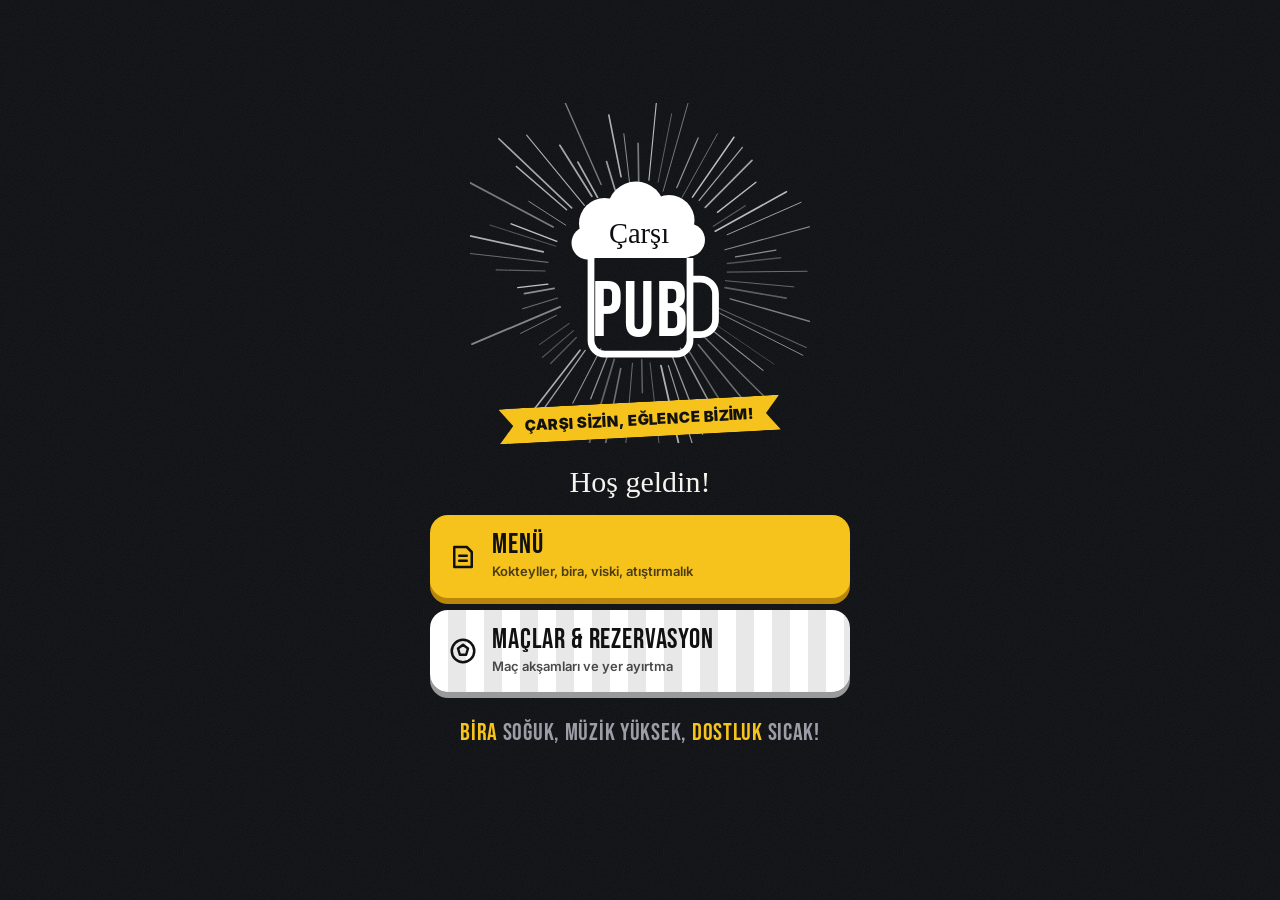
==== index.html @ fe403c8c "feat: add Çarşı Pub QR menu with matches and reservation" ====
<!doctype html>
<html lang="tr">
<head>
<meta charset="utf-8">
<meta name="viewport" content="width=device-width, initial-scale=1, viewport-fit=cover">
<title>Çarşı Pub</title>
<meta name="description" content="Çarşı Pub: menü, signature kokteyller, maç akşamları ve rezervasyon. Çarşı sizin, eğlence bizim!">
<meta name="theme-color" content="#0d0e12">
<link rel="icon" href="assets/img/favicon.svg" type="image/svg+xml">
<link rel="preconnect" href="https://fonts.googleapis.com">
<link rel="preconnect" href="https://fonts.gstatic.com" crossorigin>
<link rel="stylesheet" href="https://fonts.googleapis.com/css2?family=Bebas+Neue&family=Inter:wght@400;500;600;700;800;900&family=Permanent+Marker&display=swap">
<link rel="stylesheet" href="assets/css/style.css?v=4">
<script type="module" src="assets/js/app.js?v=4"></script>
</head>
<body>

<!-- ========== 1. Welcome (QR lands here) ========== -->
<section class="view home" data-view="home">
  <div class="logo-wrap">
    <img class="rays" src="assets/img/rays.svg" alt="" aria-hidden="true">
    <!-- Drawn after the printed menu's mug logo; swap for the original file when available -->
    <svg class="logo" viewBox="0 0 220 250" role="img" aria-label="Çarşı Pub">
      <g fill="#fff">
        <circle cx="62" cy="58" r="34"/><circle cx="104" cy="40" r="38"/><circle cx="148" cy="54" r="34"/><circle cx="174" cy="80" r="22"/><circle cx="40" cy="84" r="22"/>
        <rect x="40" y="62" width="140" height="42" rx="10"/>
      </g>
      <text x="108" y="84" text-anchor="middle" font-family="Permanent Marker, cursive" font-size="38" fill="#0d0e12">Çarşı</text>
      <path d="M44 104 V214 a18 18 0 0 0 18 18 H158 a18 18 0 0 0 18 -18 V104" fill="none" stroke="#fff" stroke-width="9" stroke-linejoin="round"/>
      <path d="M176 132 h14 a20 20 0 0 1 20 20 v34 a20 20 0 0 1 -20 20 h-14" fill="none" stroke="#fff" stroke-width="9"/>
      <text x="110" y="208" text-anchor="middle" font-family="Bebas Neue, Arial Narrow, sans-serif" font-size="104" fill="#fff" letter-spacing="2">PUB</text>
    </svg>
  </div>
  <p class="ribbon">Çarşı sizin, eğlence bizim!</p>
  <p class="welcome">Hoş geldin!</p>

  <div class="home-actions">
    <a class="big-btn menu-btn" href="#menu">
      <svg viewBox="0 0 24 24" aria-hidden="true"><path d="M5 4h10l4 4v12H5z"/><path d="M9 11h6M9 15h6"/></svg>
      <span><b>Menü</b><small>Kokteyller, bira, viski, atıştırmalık</small></span>
    </a>
    <a class="big-btn match-btn" href="#mac">
      <svg viewBox="0 0 24 24" aria-hidden="true"><circle cx="12" cy="12" r="9"/><path d="M12 7l4 3-1.5 5h-5L8 10z"/></svg>
      <span><b>Maçlar &amp; Rezervasyon</b><small id="home-next">Maç akşamları ve yer ayırtma</small></span>
    </a>
  </div>

  <p class="motto"><b>Bira</b> soğuk, müzik yüksek, <b>dostluk</b> sıcak!</p>
</section>

<!-- ========== 2. Menu ========== -->
<section class="view" data-view="menu" hidden>
  <header class="bar">
    <a class="back" href="#" aria-label="Ana sayfa">‹</a>
    <h1>Menü</h1>
    <a class="bar-link" href="#mac">Maçlar</a>
  </header>
  <nav class="tabs" id="tabs" role="tablist" aria-label="Menü bölümleri"></nav>
  <main class="wrap" id="panels"></main>
  <footer class="foot">
    <p>Fiyatlarımıza KDV ve vergiler dahildir. Fiyat değişim tarihi <span id="updated"></span>.</p>
    <p>18 yaşından küçüklere alkollü içki satılmaz.</p>
  </footer>
</section>

<!-- ========== 3. Matches & reservation ========== -->
<section class="view" data-view="mac" hidden>
  <header class="bar">
    <a class="back" href="#" aria-label="Ana sayfa">‹</a>
    <h1>Maçlar</h1>
    <a class="bar-link" href="#menu">Menü</a>
  </header>
  <main class="wrap">
    <div class="next" id="next"></div>

    <section class="block" id="fixtures-block">
      <h2>Fikstür</h2>
      <ul class="fixtures" id="fixtures"></ul>
    </section>

    <section class="block reserve" aria-labelledby="res-title">
      <h2 id="res-title">Rezervasyon</h2>
      <p class="muted">Maç akşamları yerler çabuk doluyor. Arayın ya da WhatsApp'tan yazın.</p>
      <form id="res-form">
        <label>Hangi akşam?<select id="res-match"></select></label>
        <div class="two">
          <label>Kaç kişi?<input id="res-people" type="number" min="1" max="30" value="4" inputmode="numeric"></label>
          <label>İsim<input id="res-name" type="text" autocomplete="given-name" placeholder="Adın"></label>
        </div>
        <button class="big-btn wa" type="submit">
          <svg viewBox="0 0 24 24" aria-hidden="true"><path d="M4 20l1.3-3.9A8 8 0 1 1 8 19z"/></svg>
          <span><b>WhatsApp'tan yer ayırt</b></span>
        </button>
      </form>
      <a class="big-btn call" id="call" href="#">
        <svg viewBox="0 0 24 24" aria-hidden="true"><path d="M6.6 10.8a15 15 0 0 0 6.6 6.6l2.2-2.2a1 1 0 0 1 1-.25 11.4 11.4 0 0 0 3.6.57 1 1 0 0 1 1 1V20a1 1 0 0 1-1 1A17 17 0 0 1 3 4a1 1 0 0 1 1-1h3.5a1 1 0 0 1 1 1c0 1.25.2 2.46.57 3.6a1 1 0 0 1-.25 1z"/></svg>
        <span><b>Hemen ara</b></span>
      </a>
      <p class="pending" id="pending" hidden>Telefon numarası eklenince bu butonlar çalışacak.</p>
    </section>
  </main>
</section>

<dialog class="viewer" id="viewer" aria-label="Kokteyl">
  <img alt="">
  <button type="button" class="x" id="viewer-close" aria-label="Kapat">✕</button>
</dialog>

<dialog class="quiz" id="quiz" aria-labelledby="quiz-title">
  <button type="button" class="x" id="quiz-close" aria-label="Kapat">✕</button>
  <p class="quiz-step" id="quiz-step"></p>
  <h2 id="quiz-title">Ne içsem?</h2>
  <div id="quiz-body"></div>
</dialog>

</body>
</html>
---- assets/css/style.css ----
/* Look follows the printed menu: dark chalkboard, white mug logo, yellow ribbon, red section titles */
:root {
  --bg: #0d0e12;
  --board: #16181d;
  --board-2: #1d2026;
  --line: rgba(255, 255, 255, 0.1);
  --text: #f5f3ee;
  --muted: #9b9ea6;
  --red: #ee3b43;
  --yellow: #f6c21c;
  --wa: #25d366;
  --display: "Bebas Neue", "Arial Narrow", sans-serif;
  --body: "Inter", system-ui, -apple-system, sans-serif;
  --hand: "Permanent Marker", cursive;
  --chalk: url("data:image/svg+xml,%3Csvg xmlns='http://www.w3.org/2000/svg' width='240' height='240'%3E%3Cfilter id='n'%3E%3CfeTurbulence type='fractalNoise' baseFrequency='.85' numOctaves='3' stitchTiles='stitch'/%3E%3CfeColorMatrix values='0 0 0 0 1 0 0 0 0 1 0 0 0 0 1 0 0 0 .06 0'/%3E%3C/filter%3E%3Crect width='100%25' height='100%25' filter='url(%23n)'/%3E%3C/svg%3E");
}
*, *::before, *::after { box-sizing: border-box; }
html { -webkit-text-size-adjust: 100%; }
body { margin: 0; background: var(--bg) var(--chalk); color: var(--text); font: 400 15px/1.5 var(--body); -webkit-font-smoothing: antialiased; }
button, input, select { font: inherit; color: inherit; }
a { color: inherit; text-decoration: none; }
.wrap { max-width: 640px; margin: 0 auto; padding: 0 16px; }
.view[hidden] { display: none; }
.muted { color: var(--muted); }

/* ---------- Welcome ---------- */
.home { min-height: 100svh; display: flex; flex-direction: column; align-items: center; justify-content: center; text-align: center; padding: 28px 16px 34px; overflow: hidden; }
.logo-wrap { position: relative; width: min(250px, 64vw); aspect-ratio: 1; display: grid; place-items: center; }
.rays { position: absolute; inset: -18%; width: 136%; height: 136%; animation: spin 120s linear infinite; }
@keyframes spin { to { transform: rotate(360deg); } }
.logo { position: relative; width: 66%; }
.ribbon {
  display: inline-block; margin: 4px 0 0; padding: 9px 26px 8px; background: var(--yellow); color: #111;
  font: 900 15px/1.2 var(--body); letter-spacing: 0.03em; text-transform: uppercase; transform: rotate(-3deg);
  clip-path: polygon(0 0, 100% 0, 95% 50%, 100% 100%, 0 100%, 5% 50%); box-shadow: 0 6px 0 #b8860b;
}
.welcome { font: 400 30px/1 var(--hand); margin: 30px 0 18px; }
.home-actions { width: 100%; max-width: 420px; display: grid; gap: 12px; }
.motto { margin: 28px 0 0; font: 400 24px/1.05 var(--display); letter-spacing: 0.03em; text-transform: uppercase; color: var(--muted); }
.motto b { font-weight: 400; color: var(--yellow); }

/* Big tap targets */
.big-btn { display: flex; align-items: center; gap: 14px; width: 100%; padding: 16px 18px; border-radius: 18px; border: 0; text-align: left; cursor: pointer; }
.big-btn svg { width: 30px; height: 30px; flex: none; fill: none; stroke: currentColor; stroke-width: 2; stroke-linecap: round; stroke-linejoin: round; }
.big-btn b { display: block; font: 400 28px/1 var(--display); letter-spacing: 0.03em; }
.big-btn small { display: block; font-size: 13px; font-weight: 600; opacity: 0.75; margin-top: 3px; }
.menu-btn { background: var(--yellow); color: #111; box-shadow: 0 6px 0 #b8860b; }
.match-btn { color: #111; background: repeating-linear-gradient(90deg, #fff 0 18px, #e8e8e8 18px 36px); box-shadow: 0 6px 0 #9a9a9a; }
.big-btn:active { transform: translateY(3px); box-shadow: none; }

/* ---------- Sub-page top bar ---------- */
.bar { position: sticky; top: 0; z-index: 11; display: grid; grid-template-columns: 48px 1fr auto; align-items: center; padding: 6px 12px 6px 4px; background: rgba(13, 14, 18, 0.97); border-bottom: 1px solid var(--line); }
.bar h1 { margin: 0; font: 400 28px/1 var(--display); letter-spacing: 0.04em; }
.back { width: 44px; height: 44px; display: grid; place-items: center; font-size: 34px; line-height: 1; }
.bar-link { font-size: 13px; font-weight: 700; color: var(--yellow); padding: 8px 4px; }

/* ---------- Menu ---------- */
.tabs { position: sticky; top: 57px; z-index: 10; display: flex; gap: 8px; overflow-x: auto; scrollbar-width: none; padding: 10px 16px; background: rgba(13, 14, 18, 0.97); border-bottom: 1px solid var(--line); }
.tabs::-webkit-scrollbar { display: none; }
.tabs button { flex: none; padding: 9px 15px; border-radius: 999px; border: 1px solid var(--line); background: var(--board); color: var(--muted); font-weight: 700; font-size: 14px; white-space: nowrap; cursor: pointer; }
.tabs button[aria-selected="true"] { background: var(--yellow); color: #111; border-color: var(--yellow); }
.panel[hidden] { display: none; }
.panel-note { color: var(--muted); font-size: 13px; margin: 16px 0 0; }
.sec { margin-top: 24px; }
.sec h2 { font: 800 14px/1.2 var(--body); letter-spacing: 0.07em; text-transform: uppercase; color: var(--red); margin: 0 0 6px; }
.rows { list-style: none; margin: 0; padding: 0; }
.rows li { display: flex; align-items: baseline; gap: 8px; padding: 10px 0; border-bottom: 1px solid var(--line); }
.rows .name { font-weight: 700; text-transform: uppercase; font-size: 14.5px; letter-spacing: 0.01em; }
.rows .kcal { color: var(--muted); font-size: 11px; white-space: nowrap; }
.rows .dots { flex: 1; }
.price { font-weight: 800; white-space: nowrap; font-variant-numeric: tabular-nums; }
.price small { color: var(--yellow); margin-left: 2px; }

/* Signature cards */
.quiz-cta { display: flex; align-items: center; justify-content: space-between; gap: 12px; width: 100%; margin-top: 18px; padding: 12px 16px; border-radius: 14px; border: 1px dashed rgba(246, 194, 28, 0.6); background: rgba(246, 194, 28, 0.06); color: var(--yellow); font-weight: 700; cursor: pointer; text-align: left; }
.sig { display: grid; grid-template-columns: 104px 1fr; gap: 14px; padding: 14px 0; border-bottom: 1px solid var(--line); scroll-margin-top: 130px; }
.sig.hl { animation: hl 2.4s ease-out; border-radius: 14px; }
@keyframes hl { 0%, 40% { background: rgba(246, 194, 28, 0.16); box-shadow: 0 0 0 8px rgba(246, 194, 28, 0.16); } }
.sig-img { padding: 0; border: 0; background: none; cursor: zoom-in; position: relative; }
.sig-img img { display: block; width: 104px; aspect-ratio: 3 / 4; object-fit: cover; object-position: center 85%; border-radius: 12px; border: 1px solid var(--line); }
.sig-img::after { content: "⤢"; position: absolute; right: 6px; bottom: 6px; width: 22px; height: 22px; border-radius: 50%; background: rgba(0, 0, 0, 0.65); display: grid; place-items: center; font-size: 12px; }
.sig-top { display: flex; justify-content: space-between; align-items: baseline; gap: 8px; }
.sig h3 { margin: 0; font: 400 26px/1 var(--hand); }
.sig p { margin: 6px 0 8px; color: #c9c6be; font-size: 14px; line-height: 1.45; }
.chips { display: flex; flex-wrap: wrap; gap: 6px; }
.chips span { font-size: 11.5px; font-weight: 700; padding: 3px 8px; border-radius: 999px; background: var(--board-2); color: var(--muted); }
.chips span b { color: var(--text); }

/* ---------- Matches ---------- */
.next { margin-top: 18px; padding: 22px 18px; border-radius: 18px; color: #111; text-align: center; background: repeating-linear-gradient(90deg, #fff 0 20px, #e8e8e8 20px 40px); }
.next .tag { display: inline-block; font: 400 14px/1 var(--display); letter-spacing: 0.08em; background: #111; color: #fff; padding: 6px 10px 4px; border-radius: 6px; }
.next .teams { font: 400 40px/0.95 var(--display); letter-spacing: 0.02em; margin: 12px 0 6px; }
.next .when { font-weight: 800; }
.next .comp { font-size: 13px; color: #555; margin-top: 2px; }
.next.empty .teams { font-size: 28px; }
.block { margin-top: 28px; }
.block h2 { font: 800 14px/1.2 var(--body); letter-spacing: 0.07em; text-transform: uppercase; color: var(--red); margin: 0 0 6px; }
.fixtures { list-style: none; margin: 0; padding: 0; }
.fixtures li { display: grid; grid-template-columns: 1fr auto; gap: 2px 10px; padding: 12px 0; border-bottom: 1px solid var(--line); }
.fixtures b { font: 400 22px/1 var(--display); letter-spacing: 0.02em; }
.fixtures span { color: var(--muted); font-size: 13px; }
.fixtures em { grid-row: 1 / span 2; grid-column: 2; align-self: center; font-style: normal; font-weight: 800; font-size: 13px; color: var(--yellow); text-align: right; }
.reserve { padding: 18px; border-radius: 18px; background: var(--board); border: 1px solid var(--line); margin-bottom: 40px; }
.reserve form { display: grid; gap: 12px; margin: 14px 0 12px; }
.reserve label { display: grid; gap: 6px; font-size: 13px; font-weight: 700; color: var(--muted); }
.reserve input, .reserve select { width: 100%; padding: 13px 14px; border-radius: 12px; border: 1px solid var(--line); background: var(--bg); font-size: 16px; }
.two { display: grid; grid-template-columns: 1fr 1.6fr; gap: 10px; }
.big-btn.wa { background: var(--wa); color: #06210f; }
.big-btn.call { background: var(--board-2); border: 1px solid var(--line); }
.big-btn.wa b, .big-btn.call b { font-size: 24px; }
.pending { margin: 10px 0 0; font-size: 13px; color: var(--yellow); }

/* Footer */
.foot { text-align: center; color: var(--muted); font-size: 12px; padding: 30px 16px 40px; margin-top: 30px; border-top: 1px solid var(--line); }
.foot p { margin: 4px 0; }

/* ---------- Dialogs ---------- */
.x { position: absolute; top: 10px; right: 10px; width: 42px; height: 42px; border-radius: 50%; border: 0; background: rgba(0, 0, 0, 0.6); color: #fff; font-size: 18px; cursor: pointer; z-index: 1; }
.viewer { padding: 0; border: 0; background: transparent; max-width: min(460px, 94vw); max-height: 94dvh; overflow: visible; }
.viewer::backdrop { background: rgba(0, 0, 0, 0.92); }
.viewer img { display: block; max-width: 100%; max-height: 90dvh; border-radius: 14px; }
.quiz { width: min(440px, calc(100vw - 24px)); padding: 24px 20px 20px; border: 1px solid var(--line); border-radius: 20px; background: var(--board) var(--chalk); color: var(--text); }
.quiz::backdrop { background: rgba(0, 0, 0, 0.8); }
.quiz .x { background: none; }
.quiz h2 { font: 400 32px/1 var(--hand); margin: 0; }
.quiz-step { margin: 0 0 6px; color: var(--yellow); font-size: 12px; font-weight: 800; letter-spacing: 0.1em; text-transform: uppercase; }
.quiz .q { font-size: 19px; font-weight: 700; margin: 16px 0 12px; }
.opts { display: grid; gap: 10px; }
.opts button { display: flex; align-items: center; gap: 12px; padding: 14px 16px; border-radius: 14px; border: 1px solid var(--line); background: var(--board-2); font-weight: 600; font-size: 16px; text-align: left; cursor: pointer; }
.opts button em { font-style: normal; font-size: 22px; }
.result { text-align: center; }
.result img { width: 150px; aspect-ratio: 3 / 4; object-fit: cover; object-position: center 85%; border-radius: 14px; margin: 16px auto 10px; display: block; }
.result h3 { font: 400 36px/1 var(--hand); margin: 0; color: var(--yellow); }
.result p { color: var(--muted); margin: 8px 0 16px; }
.result .row { display: flex; gap: 10px; justify-content: center; }
.result .row button { padding: 12px 18px; border-radius: 999px; font-weight: 800; cursor: pointer; border: 1px solid var(--line); background: var(--board-2); }
.result .row button.primary { background: var(--yellow); color: #111; border-color: var(--yellow); }

@media (prefers-reduced-motion: reduce) { .rays, .sig.hl { animation: none; } }
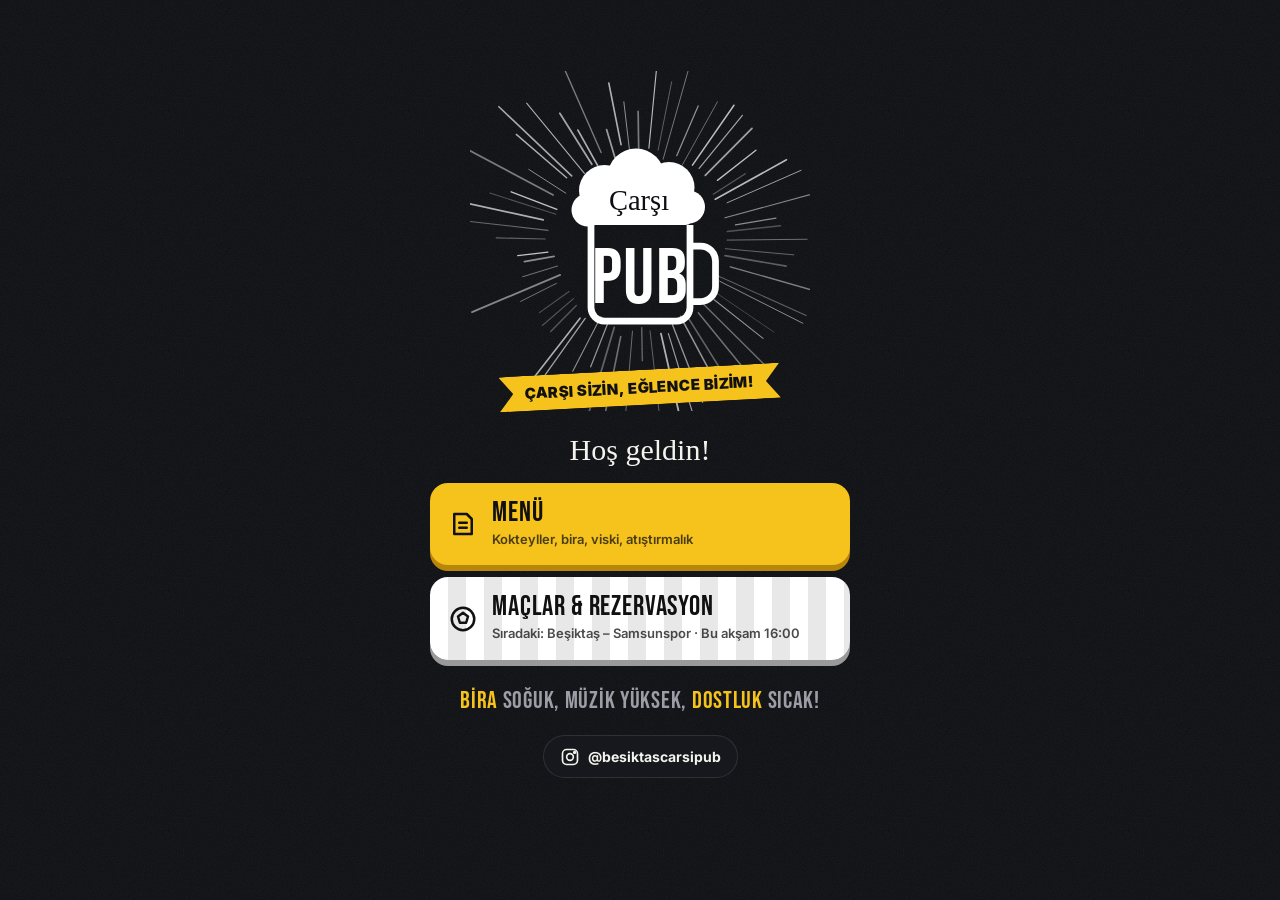
==== commit 205b70ac: "feat: fetch Beşiktaş fixtures from ESPN and add Instagram link" ====
--- a/index.html
+++ b/index.html
@@ -10,8 +10,8 @@
 <link rel="preconnect" href="https://fonts.googleapis.com">
 <link rel="preconnect" href="https://fonts.gstatic.com" crossorigin>
 <link rel="stylesheet" href="https://fonts.googleapis.com/css2?family=Bebas+Neue&family=Inter:wght@400;500;600;700;800;900&family=Permanent+Marker&display=swap">
-<link rel="stylesheet" href="assets/css/style.css?v=4">
-<script type="module" src="assets/js/app.js?v=4"></script>
+<link rel="stylesheet" href="assets/css/style.css?v=5">
+<script type="module" src="assets/js/app.js?v=5"></script>
 </head>
 <body>
 
@@ -46,6 +46,10 @@
   </div>
 
   <p class="motto"><b>Bira</b> soğuk, müzik yüksek, <b>dostluk</b> sıcak!</p>
+  <a class="ig" data-ig hidden target="_blank" rel="noopener">
+    <svg viewBox="0 0 24 24" aria-hidden="true"><rect x="3" y="3" width="18" height="18" rx="5"/><circle cx="12" cy="12" r="4"/><circle cx="17.5" cy="6.5" r="1" fill="currentColor"/></svg>
+    <span data-ig-name></span>
+  </a>
 </section>
 
 <!-- ========== 2. Menu ========== -->
@@ -98,6 +102,10 @@
       </a>
       <p class="pending" id="pending" hidden>Telefon numarası eklenince bu butonlar çalışacak.</p>
     </section>
+    <p class="ig-row"><a class="ig" data-ig hidden target="_blank" rel="noopener">
+      <svg viewBox="0 0 24 24" aria-hidden="true"><rect x="3" y="3" width="18" height="18" rx="5"/><circle cx="12" cy="12" r="4"/><circle cx="17.5" cy="6.5" r="1" fill="currentColor"/></svg>
+      <span>Maç günü duyuruları Instagram'da: <b data-ig-name></b></span>
+    </a></p>
   </main>
 </section>
 
--- a/assets/css/style.css
+++ b/assets/css/style.css
@@ -100,7 +100,7 @@
 .fixtures b { font: 400 22px/1 var(--display); letter-spacing: 0.02em; }
 .fixtures span { color: var(--muted); font-size: 13px; }
 .fixtures em { grid-row: 1 / span 2; grid-column: 2; align-self: center; font-style: normal; font-weight: 800; font-size: 13px; color: var(--yellow); text-align: right; }
-.reserve { padding: 18px; border-radius: 18px; background: var(--board); border: 1px solid var(--line); margin-bottom: 40px; }
+.reserve { padding: 18px; border-radius: 18px; background: var(--board); border: 1px solid var(--line); margin-bottom: 28px; }
 .reserve form { display: grid; gap: 12px; margin: 14px 0 12px; }
 .reserve label { display: grid; gap: 6px; font-size: 13px; font-weight: 700; color: var(--muted); }
 .reserve input, .reserve select { width: 100%; padding: 13px 14px; border-radius: 12px; border: 1px solid var(--line); background: var(--bg); font-size: 16px; }
@@ -109,6 +109,14 @@
 .big-btn.call { background: var(--board-2); border: 1px solid var(--line); }
 .big-btn.wa b, .big-btn.call b { font-size: 24px; }
 .pending { margin: 10px 0 0; font-size: 13px; color: var(--yellow); }
+
+/* Instagram link */
+.ig { display: inline-flex; align-items: center; gap: 8px; margin-top: 22px; padding: 10px 16px; border-radius: 999px; border: 1px solid var(--line); background: var(--board); font-weight: 700; font-size: 14px; }
+.ig[hidden] { display: none; }
+.ig svg { width: 20px; height: 20px; fill: none; stroke: currentColor; stroke-width: 2; }
+.ig-row { text-align: center; margin: -16px 0 40px; }
+.ig-row .ig { margin: 0; font-weight: 500; }
+.ig-row .ig b { color: var(--yellow); }
 
 /* Footer */
 .foot { text-align: center; color: var(--muted); font-size: 12px; padding: 30px 16px 40px; margin-top: 30px; border-top: 1px solid var(--line); }
